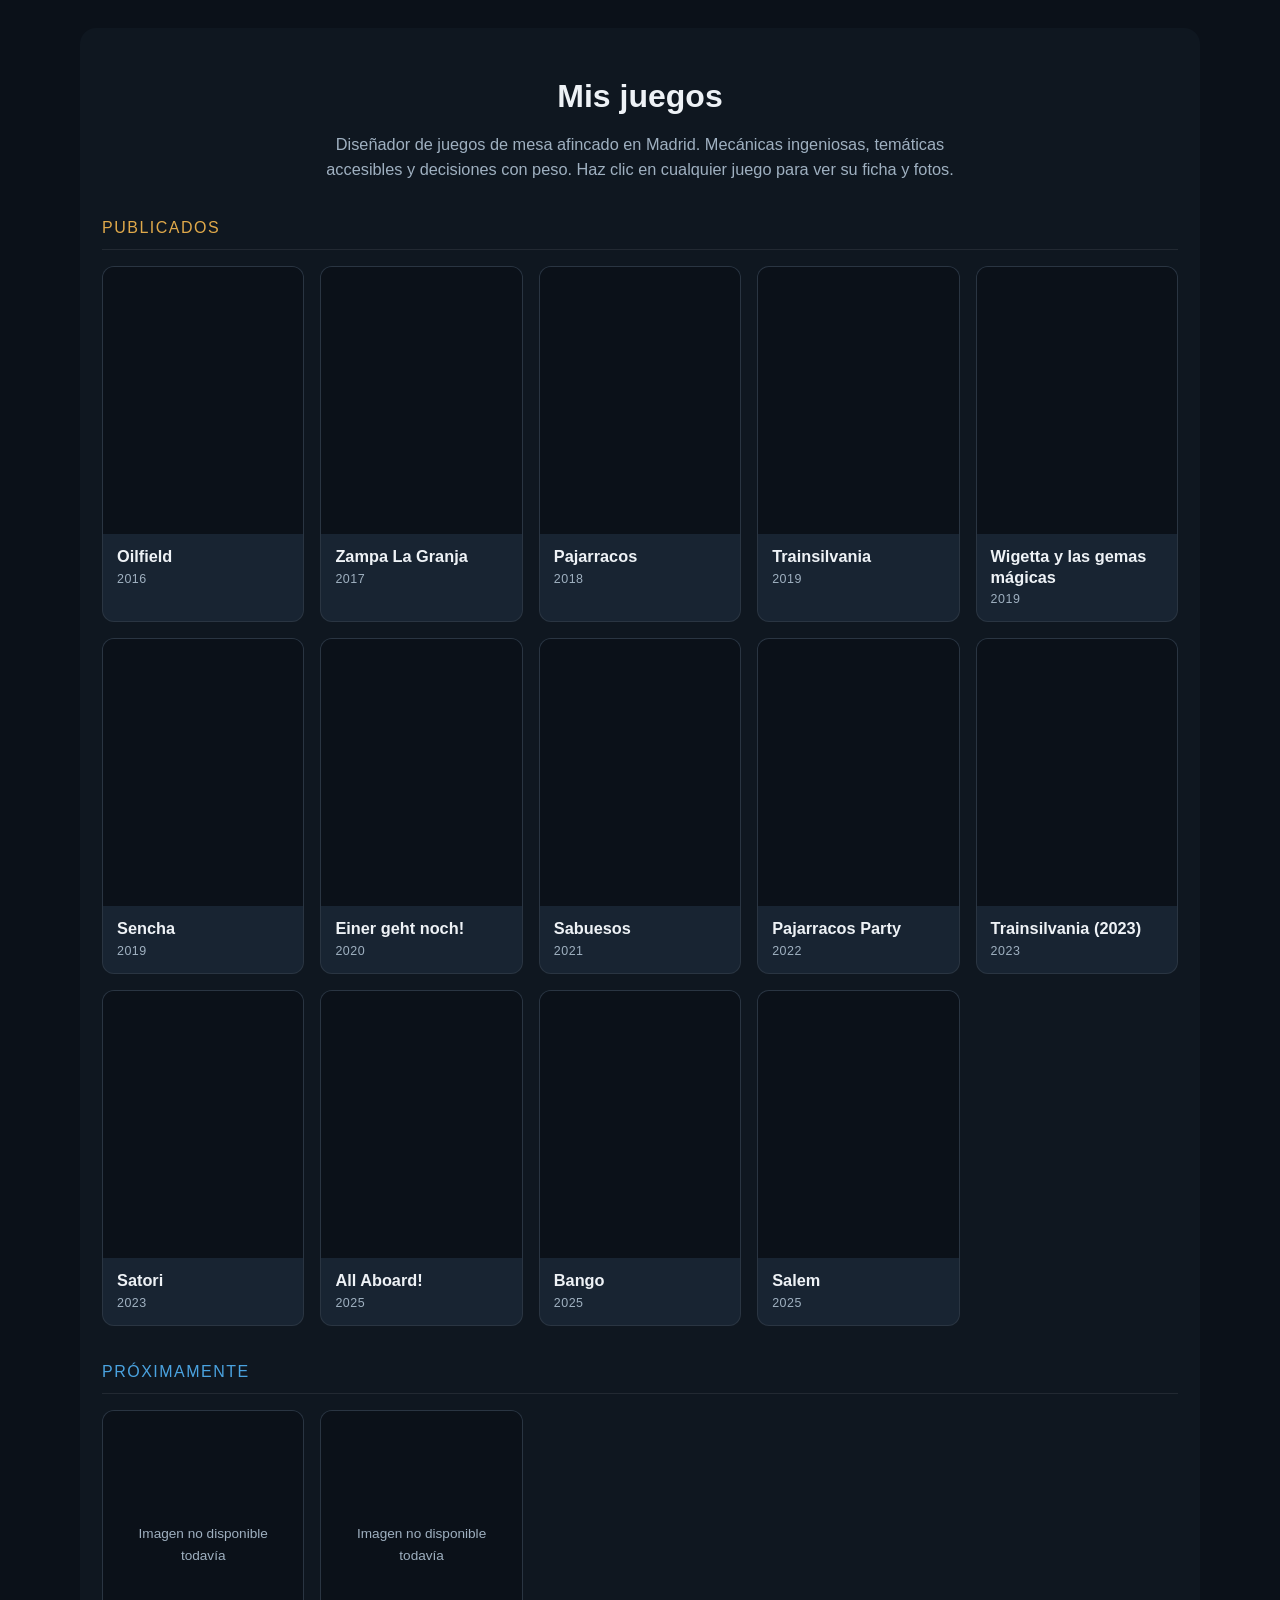
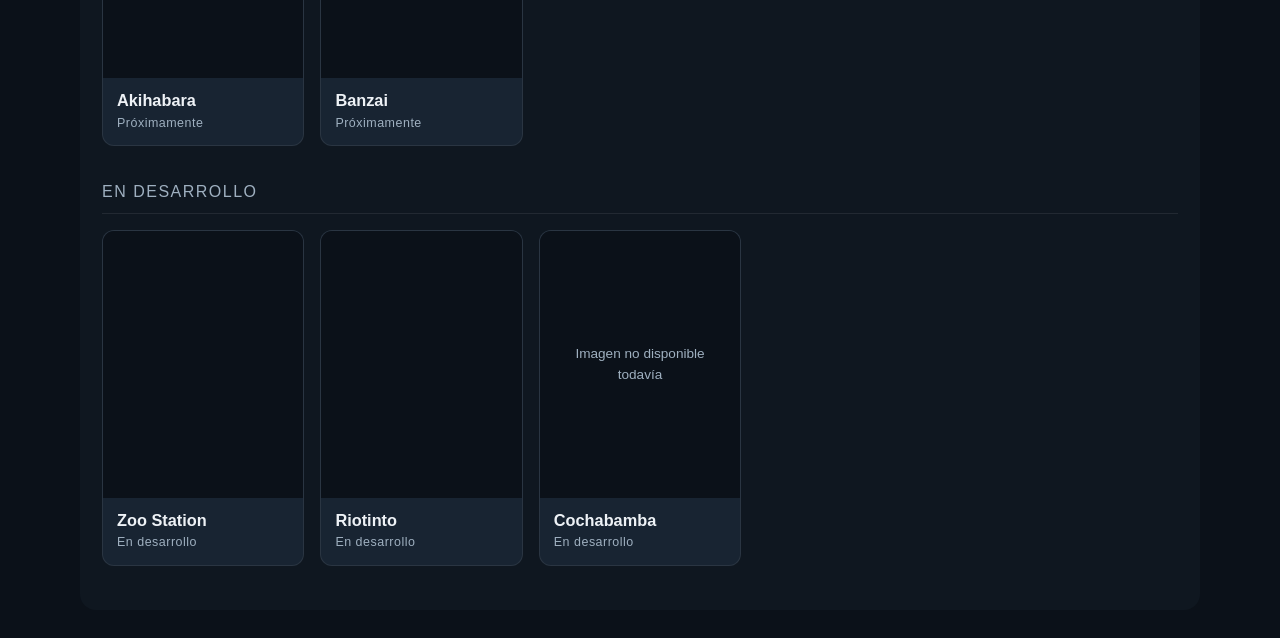
==== index.html @ 835168d4 "Add files via upload" ====
<!DOCTYPE html>
<html lang="es">
<head>
<meta charset="utf-8">
<meta name="viewport" content="width=device-width, initial-scale=1">
<title>Paco Yanez — Juegos de mesa</title>
<meta name="description" content="Juegos de mesa diseñados por Paco Yanez: fichas, datos y fotos.">
<style>
  html,body{margin:0;padding:0;background:#0b1119;}
  body{padding:28px 12px;}
</style>
</head>
<body>
<div id="py-juegos">
  <style>
    #py-juegos{
      --bg:#0f1720;--card:#182432;--card2:#1f2e3f;--acc:#e0a94a;--acc2:#4aa3e0;
      --tx:#eef2f6;--mut:#9fb0c0;--line:rgba(255,255,255,.08);
      font-family:-apple-system,BlinkMacSystemFont,"Segoe UI",Roboto,Helvetica,Arial,sans-serif;
      color:var(--tx);background:var(--bg);max-width:1120px;margin:0 auto;
      padding:44px 22px;border-radius:16px;box-sizing:border-box;line-height:1.55;
    }
    #py-juegos *{box-sizing:border-box;}
    #py-juegos h2{font-size:2rem;margin:0 0 10px;text-align:center;}
    #py-juegos .py-bio{max-width:680px;margin:0 auto 8px;color:var(--mut);text-align:center;font-size:1.02rem;}
    #py-juegos .py-groupt{font-size:1rem;text-transform:uppercase;letter-spacing:1.5px;color:var(--acc);
      margin:34px 0 16px;padding-bottom:8px;border-bottom:1px solid var(--line);}
    #py-juegos .py-groupt.soon{color:var(--acc2);}
    #py-juegos .py-groupt.wip{color:var(--mut);}
    #py-juegos .py-grid{display:grid;gap:16px;grid-template-columns:repeat(auto-fill,minmax(180px,1fr));}
    #py-juegos .py-card{background:var(--card);border:1px solid var(--line);border-radius:12px;
      overflow:hidden;cursor:pointer;transition:transform .18s ease,border-color .18s ease;display:flex;flex-direction:column;}
    #py-juegos .py-card:hover{transform:translateY(-4px);border-color:var(--acc);}
    #py-juegos .py-thumb{aspect-ratio:3/4;background:#0b1119 center/cover no-repeat;position:relative;}
    #py-juegos .py-noimg{width:100%;height:100%;display:flex;align-items:center;justify-content:center;
      color:var(--mut);font-size:.85rem;text-align:center;padding:12px;}
    #py-juegos .py-cbody{padding:12px 14px;}
    #py-juegos .py-cname{font-weight:600;font-size:1.02rem;line-height:1.25;}
    #py-juegos .py-cyear{font-size:.78rem;color:var(--mut);margin-top:3px;letter-spacing:.5px;}
    #py-juegos .py-detail{display:none;}
    #py-juegos .py-back{display:inline-flex;align-items:center;gap:6px;background:none;border:1px solid var(--line);
      color:var(--tx);padding:8px 14px;border-radius:8px;cursor:pointer;font-size:.9rem;margin-bottom:22px;}
    #py-juegos .py-back:hover{border-color:var(--acc);color:var(--acc);}
    #py-juegos .py-dhead{display:flex;gap:24px;flex-wrap:wrap;align-items:flex-start;}
    #py-juegos .py-dcover{width:220px;max-width:40vw;border-radius:12px;flex:0 0 auto;background:#0b1119;}
    #py-juegos .py-dinfo{flex:1 1 280px;min-width:260px;}
    #py-juegos .py-dinfo h3{font-size:1.6rem;margin:0 0 6px;}
    #py-juegos .py-dyear{color:var(--acc);font-size:.9rem;letter-spacing:1px;text-transform:uppercase;margin-bottom:16px;}
    #py-juegos .py-stats{display:flex;flex-wrap:wrap;gap:10px;margin-bottom:18px;}
    #py-juegos .py-stat{background:var(--card2);border-radius:10px;padding:8px 14px;min-width:82px;}
    #py-juegos .py-stat .k{font-size:.68rem;color:var(--mut);text-transform:uppercase;letter-spacing:1px;}
    #py-juegos .py-stat .v{font-size:1.1rem;font-weight:600;}
    #py-juegos .py-ddesc{color:#d6dee7;font-size:1rem;}
    #py-juegos .py-bgg{display:inline-block;margin-top:14px;color:var(--acc2);text-decoration:none;font-size:.9rem;}
    #py-juegos .py-bgg:hover{text-decoration:underline;}
    #py-juegos .py-gallt{margin:30px 0 14px;font-size:.95rem;text-transform:uppercase;letter-spacing:1.5px;color:var(--mut);}
    #py-juegos .py-gall{display:grid;gap:12px;grid-template-columns:repeat(auto-fill,minmax(150px,1fr));}
    #py-juegos .py-gall img{width:100%;height:150px;object-fit:cover;border-radius:10px;cursor:zoom-in;background:#0b1119;
      border:1px solid var(--line);transition:transform .15s ease;}
    #py-juegos .py-gall img:hover{transform:scale(1.03);border-color:var(--acc);}
    #py-juegos .py-nogall{color:var(--mut);font-size:.92rem;}
    #py-lb{position:fixed;inset:0;background:rgba(0,0,0,.9);display:none;align-items:center;justify-content:center;
      z-index:99999;cursor:zoom-out;padding:24px;}
    #py-lb img{max-width:95%;max-height:92%;border-radius:8px;}
    #py-lb .x{position:absolute;top:18px;right:26px;color:#fff;font-size:2rem;cursor:pointer;line-height:1;}
    @media(max-width:520px){#py-juegos{padding:30px 14px;}#py-juegos h2{font-size:1.6rem;}#py-juegos .py-dcover{width:150px;}}
  </style>

  <div class="py-view" id="py-list">
    <h2>Mis juegos</h2>
    <p class="py-bio">Diseñador de juegos de mesa afincado en Madrid. Mecánicas ingeniosas, temáticas accesibles y decisiones con peso. Haz clic en cualquier juego para ver su ficha y fotos.</p>
    <div id="py-groups"></div>
  </div>

  <div class="py-view py-detail" id="py-detail"></div>

  <div id="py-lb"><span class="x">&times;</span><img alt=""></div>

  <script>
  (function(){
    var COVER=function(t){if(!t)return null;var s=t.split('~');return 'https://cf.geekdo-images.com/'+s[0]+'__itemrep/img/'+s[1]+'=/fit-in/246x300/filters:strip_icc()/'+s[2];};
    var PHOTO=function(t){if(!t)return null;var s=t.split('~');return 'https://cf.geekdo-images.com/'+s[0]+'__large/img/'+s[1]+'=/fit-in/1024x1024/filters:no_upscale():strip_icc()/'+s[2];};
    var G=[
      {i:"131241",n:"Oilfield",y:"2016",cat:"pub",pl:"2-5",t:"60 min",ag:"12+",d:"Puja por licencias, construye torres de perforación, extrae petróleo, abastece el mercado y exporta tu producción.",c:"XPVCPdPR0DQdZWmrGZVh1g~GPnqu2J-_H9-Xyj9tfXpyh4BRfI~pic3008216.jpg",p:["XPVCPdPR0DQdZWmrGZVh1g~hjD6-EV_d6AOMbMFFZlXoJFvzdw~pic3008216.jpg","lsc0kwQ74fK9mKfaNewepw~vwHdxjKC6tHvGZtaeIHUT72V76g~pic3008217.jpg","hMp9At4ockpsYYcMUNKsoA~hYq7JuCoDTUXGUsD4ZyiFpzuxH4~pic2686153.png","UotBFroGXLmP7KMDshreEg~A-nJh4Ljrrh1WbJoVfD2ke_mrB4~pic3117009.png","6CVifVDezJSjQfbYWrqhOg~IP25cD4lD0Mxv-f4NPbIxQlk9F0~pic3116216.png"]},
      {i:"203002",n:"Zampa La Granja",y:"2017",cat:"pub",pl:"2-5",t:"10-20 min",ag:"5+",d:"Compite por ser el mejor granjero: consigue el mayor número y variedad de animales y, sobre todo, aliméntalos bien. La comida está repartida por las granjas.",c:"Hpe8Z9x9cg5U5v9qB6fhBg~uCdI0GsMGdbqYJbA2ltUpLM43CE~pic3674980.png",p:["Hpe8Z9x9cg5U5v9qB6fhBg~wXRle8agg0xTavl9evE_Ta7Eo6A~pic3674980.png","JOY76ywSr-QjS1BEpIyLzg~dYSMNK1Loz-lb91aiuNrhg33sig~pic3496372.jpg","8IhMg9e6Qd2xFuo7w-ZFqg~N_gSBgd9GV4phvuxeCXHoDK3S6c~pic3169424.png","WgORACRXO7qRyXXx9ElKKQ~l-omyGicI-v1VcVm8huaqk_ihC0~pic3138827.jpg","uXK2L_JCOUZvzlSW6kz05Q~aOXjuNhpIqbSHopAkR-a0v8Atj8~pic3674942.jpg"]},
      {i:"228101",n:"Pajarracos",y:"2018",cat:"pub",pl:"3-8",t:"5-10 min",ag:"6+",d:"Juego rápido en el que los granjeros compiten por recoger las frutas más deliciosas al final de la partida... si los pajarracos no se cruzan en tu camino.",c:"8Ep47pUPHnigp7_GZjTT1g~alqhXezV8nhtLR7I1zsZ2_uR9YQ~pic3947953.jpg",p:["aPMSLaXqHzsbb-6hwcwQ7w~_amkfsdtPu_LwqeBOIry44mOaZo~pic6232270.jpg","WWvqOhzKzkOdk_kFfxzdIw~Eou3yhLHNj3q7iP406aOllbBZdw~pic9062342.jpg","vSNiSvCK83gud9O8m_KEpw~_EA-sduaFcvLuwCue90qCGbszKs~pic9062341.jpg","jtaoQxynD7gO3XV8xea2Yg~n2-zEIbJD_mDA58bJd7VUnjaz2g~pic6232269.jpg","8Ep47pUPHnigp7_GZjTT1g~WzRHYH5G2Y7uJhwx5Uytw98V8jU~pic3947953.jpg"]},
      {i:"256621",n:"Trainsilvania",y:"2019",cat:"pub",pl:"2-4",t:"15 min",ag:"6+",d:"Termina un largo día de rodaje en los estudios de Monsterwood y toca volver a casa. Subir al tren a tiempo no será tarea fácil.",c:"GOXCGXl8mwDBorAmrasNAA~WIeEXhN5p-hv_EhUQ51HgrEp6fQ~pic4266169.jpg",p:["GOXCGXl8mwDBorAmrasNAA~wsOkxi7R1fCVopVqGRDeAzPIKbk~pic4266169.jpg","uvho8Ka84iDmth09kcHekQ~3bSPfwxKkPFBjk6Ddv4OlWoGxR4~pic4265951.jpg","VF3mOuW_mU1mTC67fO2Dpg~udEeRwRkCRC6Xycy04NV_iCgfKo~pic4267190.jpg","4rdhHpCJpr75vYev6ykkQA~we0VG4Ve05DBrZD-Q8pKgCKYKfw~pic4266152.jpg","YPWiSQ5buMTRqhfY0Z8Nvg~ejWfJ7USdYzhnP310UHoewGzb4k~pic4266123.jpg"]},
      {i:"293777",n:"Wigetta y las gemas mágicas",y:"2019",cat:"pub",pl:"2-5",t:"5-10 min",ag:"6+",d:"Willyrex, Vegetta777 y sus amigos despiertan en una cueva misteriosa llena de peligros. Con la ayuda de los Goblins intentarán salir.",c:"Pi88PL4EtJJPFUDY7d0SmQ~vPp9HhC1QLWqGt4en-tr0-b1CMw~pic5133158.jpg",p:["vQ5n-NLcf0tqW7CI6Zbk8w~QMQcufQO0TOcAilVLxOoMRbG25s~pic5166291.png","vjMKa-Pd-RsM5Pc-3iHBtA~PyJpe4A5UsIN_cMp1WbLX9CIvYA~pic5166290.png","MMPuTo7mA6mZsNXqWrFLYQ~y4dv8wsZmSbXrhFeNVkiyvhoTcU~pic5166289.png","Pi88PL4EtJJPFUDY7d0SmQ~l1ddona-r_Q4_0RehDOHxPjrT_g~pic5133158.jpg"]},
      {i:"277109",n:"Sencha",y:"2019",cat:"pub",pl:"2-4",t:"45 min",ag:"8+",d:"Sencha es el té verde más popular de Japón. Los jugadores representan monasterios que compiten por cosechar el mejor té en el Japón de los shogunes.",c:"dSiu8QP2NSl1DOZkCSdwcg~tAmtzpAogbHGt_Z7l7ui3Qkp790~pic5104109.png",p:["dh9GOOiBiHhdbyjVk7j8-g~WlebuSx1Y6HYJquoRFMvR1KVRUk~pic4993596.jpg","acgopH5QqRsss06PY7mkXQ~FuzjtYWA51LKGv_xAuj2gILeDqo~pic6082087.jpg","rREbL7xr3OdIe1z2RFfvrQ~vGsFcuOlELKPnz2HmCIblNsRc_A~pic5060524.jpg","O3ef4ouajyAQOi9XATcBew~OX9jSkpDj0opF6sgoGgESaSiIPI~pic5034815.jpg","P8wP5LR_rKsSwebhE4rseg~zf6eAxSWYXTkPzJgg05rbNIxe5I~pic5208500.jpg"]},
      {i:"298147",n:"Einer geht noch!",y:"2020",cat:"pub",pl:"2-5",t:"20 min",ag:"8+",d:"¡A punto de volcar! En alta mar, el destino de los animales pende de un hilo.",c:"Vv0vupTagTD8NJdrqPNgUw~PPQjKzeVRcTtj2W3vK4mgD6DORY~pic5158691.jpg",p:["WsQBryEZ24CyM2vLO9WJ9A~XLqjHxM0HyUFjg_nxncIQ7jlhP8~pic5159366.jpg","2CQaeDp9p1cXgg3RDHExxA~RHhLY9VWB9kGICEdAhJvHMuoRsY~pic5158694.jpg","tFimX3Xf0I8yr5CvEuQi1A~uk1I6V0-O2ZfsAo4uZC13EsvD2k~pic5158692.jpg","Vv0vupTagTD8NJdrqPNgUw~vSRqezRAHlAoRMlEIi4_DC6uVxs~pic5158691.jpg"]},
      {i:"239031",n:"Sabuesos",y:"2021",cat:"pub",pl:"2-5",t:"15-20 min",ag:"6+",d:"Envía a tus traviesos perros al jardín a por huesos... ¡y evita la basura!",c:"OUw7wpJWBOyjjU6poCulIw~NSAUXoyANs02yjn3mmBqsM8bC5M~pic5879429.jpg",p:["Q6kV_QGxoMKvGqIukw7whw~kG0dSG_zFOsmmZv3Rxc4Rm1rUn0~pic6053326.jpg","INr7xoDyeXWUQfOcfuObSQ~LzzSiD1719DnE1itN2-sImm5Bao~pic6053325.jpg","sJUkVwRWEg684Xvvmyc_CQ~EBFLJ77aVI1yOtet3Fy_aF7mGhM~pic6053324.jpg","jwsBWLuYqylN5YvfrCQfaw~fW0Q7chUtg8Tgn7IrKY6C4KrzcA~pic6053323.jpg","wWaWECuOwDdw2VvG3Za3Jw~rbnv0GBOD-A8aM3QVkbzDSpfLMo~pic6053322.jpg"]},
      {i:"355205",n:"Pajarracos Party",y:"2022",cat:"pub",pl:"2-8",t:"5-10 min",ag:"6+",d:"Consigue más fruta que tus rivales en esta versión fiestera de Pajarracos.",c:"wvv3lMc79M8wXUDBkyp6cA~uV1DfOG6_DocasCwsFw9KqtGPAg~pic7281390.jpg",p:["WI8JQqp7p1QCucB9CAd3Sw~PrBzsJxWCcZt1zpCMOrdu37CgcI~pic7105970.jpg","Q49uXsnLeb2e7OogyiRrEw~sdexgwLXjHVjbe_qaUnP4aPZuPs~pic7105969.jpg","GyP5R4Ked3aF_QP1AU0tNw~vR-sJDmkJ0QXRYoShkWZ4Sm8oAw~pic7105967.jpg","nc9EPkrUiEBNyE6jLJSWlA~BdPbviY6jQzFDz1dhPYwtckHiD4~pic7105966.jpg","H9Hl_qexyn2X9F93l8KBmw~4TNc2olqi-FfEuaMcn8ILec28mM~pic7105965.jpg"]},
      {i:"378958",n:"Trainsilvania (2023)",y:"2023",cat:"pub",pl:"2-4",t:"12-25 min",ag:"6+",d:"Juega cartas para mover el tren y súbete o bájate en la estación correcta.",c:"v9rYBYxYmil_oADoqCjpaw~1ATvpfuK8YjPN_wOz-icAAqhk4k~pic7332876.jpg",p:["bR0om2bvYLgqG0MiNWHwIQ~rsw3SUspjdzcOokI19d44bbGFJQ~pic7332878.jpg","fAOXOANxVfeyce2y-FCjXw~4cW6UHdhWPSH6OjvbvQrqIIwKJw~pic7332877.jpg","v9rYBYxYmil_oADoqCjpaw~GD3f4U9A4BDNQYQucN-mK9mNdaE~pic7332876.jpg","XYqvIOAOwnX10EJp2PWu-A~7KCV9J9rbfixLsFZz_ONCbveXSE~pic5732131.jpg"]},
      {i:"368352",n:"Satori",y:"2023",cat:"pub",pl:"1-4",t:"25-100 min",ag:"14+",d:"Avanza por el camino espiritual y alcanza la iluminación.",c:"NQcETSO7FzG1nXj5vmZjgg~5Mi8doXIezEjpUQdB93qMcmnNPU~pic7539533.jpg",p:["glSEtKNeiH5PppDuv_waag~QKlMDC_1vPMiNuGJu4GX1QJH9Oo~pic7539574.png","SysCCArtXKw0xo8MRXCRnw~KUomDbCUMys8ibR_KXx9oYnk7ZY~pic7539573.png","4RL47InrAZ_K_LbWEeRaiw~CzxOgP2_evYcsO9NzbH94ZsRZNw~pic7539572.png","dTGfjKStfxitt3zPGKBYsA~U6pRd4U1UmJRVjL7cbVs7Zws-Ew~pic7539568.png","QWIlnGy2I9WRArkiJODUhw~SH3Mkbnskw_dekvBTpcgXSO6Z1M~pic7539571.png"]},
      {i:"402674",n:"All Aboard!",y:"2025",cat:"pub",pl:"2-5",t:"20 min",ag:"7+",d:"Salva a tantos animales como puedas subiéndolos a los barcos.",c:"ItB1ErzUJZjqcQCT6S11VQ~BNtHjdQT1_yCbTppsJwuHfHBKWk~pic7774181.jpg",p:["uBhcmWoFkNeTBRX8qZCmcw~pId-1kcV8L42S-Orn3tbp7MjYBU~pic9001551.png","aQtTgf2q-rnuzjuZrtssYw~CYCtS6Wp4RUHgGhXE8PG0vpfcIc~pic8894216.jpg","oCVd4f7BxrK19-ZVzcEADA~AXtwLtOcGyMv5kNlmI10slktv7k~pic8894214.jpg","ANe2TtL6AlXYD5r2JyUCQw~CSBKBoQlZOhtJfzkFPcIoNcKRIg~pic8894212.jpg","B0fzseiOVgGnoGp-Cr9tFw~PxhvFbWgYKJe9aFq5dqGAwUSHM0~pic8872953.jpg"]},
      {i:"434143",n:"Bango",y:"2025",cat:"pub",pl:"2-5",t:"15 min",ag:"8+",d:"Tienta a la suerte para completar tus secuencias en este juego de cartas fácil de aprender.",c:"95B8FnXyFT0Z1098gpPZyQ~bTzwT5OuYSUAkJyqBEud1tv8WAA~pic8648421.png",p:["1SRcQI_zWLZVOF6E5zgHwA~pzsml6OM2IjXytiAO-HYDmgtXYA~pic8648425.png","HXEWqM2xFiAXRiuAiGfjqw~KDYaXmkeVWF4orwjGm7qMtT90y8~pic8648424.png","RZGyl7MCKI9dul8nrZHJtA~9kRivq7HHDDcRMhy0OkQK61bp4A~pic8648423.png","Hjka7Etbi1fQI5Puj9iDrg~B-421MMjU0k512UqdyJ2iw0FbBM~pic8648422.png","95B8FnXyFT0Z1098gpPZyQ~IiaESc1DGnXQxqWX9204juFqtDw~pic8648421.png"]},
      {i:"455368",n:"Salem",y:"2025",cat:"pub",pl:"2-4",t:"20-30 min",ag:"10+",d:"Compite como mercader alquimista en el mercado más mágico.",c:"_7MRtkx2yDOLaeieXA-cBQ~1hxJvYPb951Xh3fQqBWcq2syaKM~pic9136990.jpg",p:["_7MRtkx2yDOLaeieXA-cBQ~khzZfGY9mbbsAgS5Byw06L4IFIk~pic9136990.jpg","bTVYS8kYNEl_tEh86ByY2w~aU5jDQFvkBgS41TlzeN-_Tu-Liw~pic9136986.jpg","WQCJ34paPtSEzGrKCaEp8g~J8jI1MLtUAq-z5GEbdnn78XO274~pic9136985.jpg","Wzr3p2xylAAyFzXrNXhN1g~SwIh8afW7qq_wuWV7hyfBbU8JOo~pic9136984.jpg"]},
      {i:"309416",n:"Akihabara",y:"Próximamente",cat:"soon",pl:"2-4",t:"15-20 min",ag:"7+",d:"Transforma la vieja Ciudad Eléctrica de Tokio en el vibrante Akihabara.",c:null,p:[]},
      {i:"428723",n:"Banzai",y:"Próximamente",cat:"soon",pl:"2-5",t:"20-30 min",ag:"8+",d:"Prepárate para desafiar a los demás clanes de la ciudad.",c:null,p:[]},
      {i:"272252",n:"Zoo Station",y:"En desarrollo",cat:"wip",pl:"2-5",t:"15-20 min",ag:"6+",d:"Cada mañana la estación se llena de viajeros nerviosos buscando su tren. Compite por subir a los pasajeros más importantes a tus trenes.",c:"V__XOLk2SmDjXYkuJi5JdQ~sEpgwmQue1RvJP3kPmU3uiXnMH4~pic4989591.jpg",p:["V__XOLk2SmDjXYkuJi5JdQ~dSjcHWrKxzzkIj9Ca3as3bj9ams~pic4989591.jpg"]},
      {i:"455107",n:"Riotinto",y:"En desarrollo",cat:"wip",pl:"2-4",t:"45-90 min",ag:"12+",d:"Excava, moldea el terreno y deja que el ferrocarril lleve tu imperio a la gloria.",c:"lRRDMCeoAmWvFUqEwMinRA~vOVZRgvPKx7ehkR1blf-7uFAyl4~pic3472676.jpg",p:[]},
      {i:"245293",n:"Cochabamba",y:"En desarrollo",cat:"wip",pl:"2-4",t:"15-20 min",ag:"7+",d:"El tiempo se agota y quedan pocos barcos para escapar. Gestiona tu grupo de animales para huir del zoo cruzando el río y ponlos a salvo.",c:null,p:[]}
    ];

    var root=document.getElementById('py-juegos');
    var listV=document.getElementById('py-list');
    var detV=document.getElementById('py-detail');
    var groups=document.getElementById('py-groups');
    var lb=document.getElementById('py-lb');
    var lbImg=lb.querySelector('img');

    function esc(s){return String(s||'').replace(/&/g,'&amp;').replace(/</g,'&lt;').replace(/>/g,'&gt;').replace(/"/g,'&quot;');}

    function cardHTML(g,idx){
      var cov=COVER(g.c);
      var thumb=cov?'<div class="py-thumb" style="background-image:url(\''+cov+'\')"></div>'
                   :'<div class="py-thumb"><div class="py-noimg">Imagen no disponible todavía</div></div>';
      return '<div class="py-card" data-idx="'+idx+'">'+thumb+
        '<div class="py-cbody"><div class="py-cname">'+esc(g.n)+'</div><div class="py-cyear">'+esc(g.y)+'</div></div></div>';
    }

    function renderList(){
      var cats=[['pub','Publicados','py-groupt'],['soon','Próximamente','py-groupt soon'],['wip','En desarrollo','py-groupt wip']];
      var html='';
      cats.forEach(function(c){
        var items=G.map(function(g,i){return {g:g,i:i};}).filter(function(o){return o.g.cat===c[0];});
        if(!items.length)return;
        html+='<div class="'+c[2]+'">'+c[1]+'</div><div class="py-grid">';
        items.forEach(function(o){html+=cardHTML(o.g,o.i);});
        html+='</div>';
      });
      groups.innerHTML=html;
      groups.querySelectorAll('.py-card').forEach(function(el){
        el.addEventListener('click',function(){showDetail(+el.getAttribute('data-idx'));});
      });
    }

    function showDetail(idx){
      var g=G[idx];var cov=COVER(g.c);
      var stats='<div class="py-stats">'+
        '<div class="py-stat"><div class="k">Jugadores</div><div class="v">'+esc(g.pl)+'</div></div>'+
        '<div class="py-stat"><div class="k">Duración</div><div class="v">'+esc(g.t)+'</div></div>'+
        '<div class="py-stat"><div class="k">Edad</div><div class="v">'+esc(g.ag)+'</div></div>'+
        (g.cat==='pub'?'<div class="py-stat"><div class="k">Año</div><div class="v">'+esc(g.y)+'</div></div>':'')+
        '</div>';
      var coverHTML=cov?'<img class="py-dcover" src="'+cov+'" alt="'+esc(g.n)+'">':'<div class="py-dcover" style="width:220px;height:280px;display:flex;align-items:center;justify-content:center;color:var(--mut);font-size:.85rem;text-align:center;padding:14px;">Imagen no disponible todavía</div>';
      var gall='';
      if(g.p&&g.p.length){
        gall='<div class="py-gallt">Fotos</div><div class="py-gall">'+
          g.p.map(function(t){var u=PHOTO(t);return '<img loading="lazy" src="'+u+'" data-full="'+u+'" alt="'+esc(g.n)+'">';}).join('')+'</div>';
      }else{
        gall='<div class="py-gallt">Fotos</div><p class="py-nogall">Aún no hay fotos disponibles en BGG para este juego.</p>';
      }
      detV.innerHTML='<button class="py-back">&larr; Volver a todos los juegos</button>'+
        '<div class="py-dhead">'+coverHTML+
        '<div class="py-dinfo"><h3>'+esc(g.n)+'</h3><div class="py-dyear">'+esc(g.y)+'</div>'+stats+
        '<p class="py-ddesc">'+esc(g.d)+'</p>'+
        '<a class="py-bgg" href="https://boardgamegeek.com/boardgame/'+g.i+'" target="_blank" rel="noopener">Ver ficha completa en BoardGameGeek &rarr;</a>'+
        '</div></div>'+gall;
      detV.querySelector('.py-back').addEventListener('click',showList);
      detV.querySelectorAll('.py-gall img').forEach(function(im){
        im.addEventListener('click',function(){lbImg.src=im.getAttribute('data-full');lb.style.display='flex';});
      });
      listV.style.display='none';detV.style.display='block';
      root.scrollIntoView({behavior:'smooth',block:'start'});
    }

    function showList(){detV.style.display='none';listV.style.display='block';}

    lb.addEventListener('click',function(){lb.style.display='none';lbImg.src='';});

    renderList();
  })();
  </script>
</div>
</body>
</html>
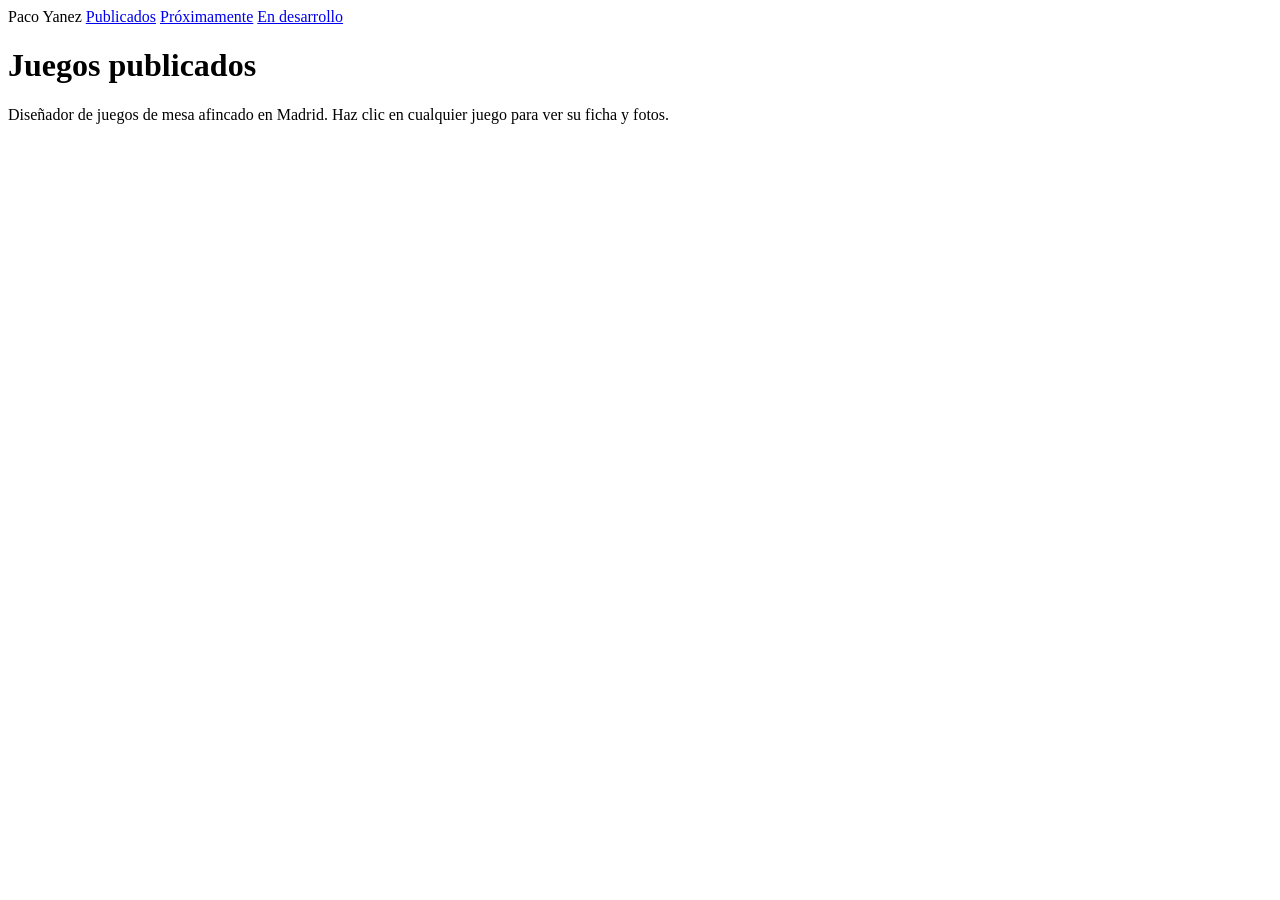
==== commit ef978bc7: "Add files via upload" ====
--- a/index.html
+++ b/index.html
@@ -3,175 +3,24 @@
 <head>
 <meta charset="utf-8">
 <meta name="viewport" content="width=device-width, initial-scale=1">
-<title>Paco Yanez — Juegos de mesa</title>
-<meta name="description" content="Juegos de mesa diseñados por Paco Yanez: fichas, datos y fotos.">
-<style>
-  html,body{margin:0;padding:0;background:#0b1119;}
-  body{padding:28px 12px;}
-</style>
+<title>Paco Yanez — Juegos publicados</title>
+<meta name="description" content="Juegos de mesa publicados diseñados por Paco Yanez.">
+<link rel="stylesheet" href="assets/styles.css">
 </head>
 <body>
-<div id="py-juegos">
-  <style>
-    #py-juegos{
-      --bg:#0f1720;--card:#182432;--card2:#1f2e3f;--acc:#e0a94a;--acc2:#4aa3e0;
-      --tx:#eef2f6;--mut:#9fb0c0;--line:rgba(255,255,255,.08);
-      font-family:-apple-system,BlinkMacSystemFont,"Segoe UI",Roboto,Helvetica,Arial,sans-serif;
-      color:var(--tx);background:var(--bg);max-width:1120px;margin:0 auto;
-      padding:44px 22px;border-radius:16px;box-sizing:border-box;line-height:1.55;
-    }
-    #py-juegos *{box-sizing:border-box;}
-    #py-juegos h2{font-size:2rem;margin:0 0 10px;text-align:center;}
-    #py-juegos .py-bio{max-width:680px;margin:0 auto 8px;color:var(--mut);text-align:center;font-size:1.02rem;}
-    #py-juegos .py-groupt{font-size:1rem;text-transform:uppercase;letter-spacing:1.5px;color:var(--acc);
-      margin:34px 0 16px;padding-bottom:8px;border-bottom:1px solid var(--line);}
-    #py-juegos .py-groupt.soon{color:var(--acc2);}
-    #py-juegos .py-groupt.wip{color:var(--mut);}
-    #py-juegos .py-grid{display:grid;gap:16px;grid-template-columns:repeat(auto-fill,minmax(180px,1fr));}
-    #py-juegos .py-card{background:var(--card);border:1px solid var(--line);border-radius:12px;
-      overflow:hidden;cursor:pointer;transition:transform .18s ease,border-color .18s ease;display:flex;flex-direction:column;}
-    #py-juegos .py-card:hover{transform:translateY(-4px);border-color:var(--acc);}
-    #py-juegos .py-thumb{aspect-ratio:3/4;background:#0b1119 center/cover no-repeat;position:relative;}
-    #py-juegos .py-noimg{width:100%;height:100%;display:flex;align-items:center;justify-content:center;
-      color:var(--mut);font-size:.85rem;text-align:center;padding:12px;}
-    #py-juegos .py-cbody{padding:12px 14px;}
-    #py-juegos .py-cname{font-weight:600;font-size:1.02rem;line-height:1.25;}
-    #py-juegos .py-cyear{font-size:.78rem;color:var(--mut);margin-top:3px;letter-spacing:.5px;}
-    #py-juegos .py-detail{display:none;}
-    #py-juegos .py-back{display:inline-flex;align-items:center;gap:6px;background:none;border:1px solid var(--line);
-      color:var(--tx);padding:8px 14px;border-radius:8px;cursor:pointer;font-size:.9rem;margin-bottom:22px;}
-    #py-juegos .py-back:hover{border-color:var(--acc);color:var(--acc);}
-    #py-juegos .py-dhead{display:flex;gap:24px;flex-wrap:wrap;align-items:flex-start;}
-    #py-juegos .py-dcover{width:220px;max-width:40vw;border-radius:12px;flex:0 0 auto;background:#0b1119;}
-    #py-juegos .py-dinfo{flex:1 1 280px;min-width:260px;}
-    #py-juegos .py-dinfo h3{font-size:1.6rem;margin:0 0 6px;}
-    #py-juegos .py-dyear{color:var(--acc);font-size:.9rem;letter-spacing:1px;text-transform:uppercase;margin-bottom:16px;}
-    #py-juegos .py-stats{display:flex;flex-wrap:wrap;gap:10px;margin-bottom:18px;}
-    #py-juegos .py-stat{background:var(--card2);border-radius:10px;padding:8px 14px;min-width:82px;}
-    #py-juegos .py-stat .k{font-size:.68rem;color:var(--mut);text-transform:uppercase;letter-spacing:1px;}
-    #py-juegos .py-stat .v{font-size:1.1rem;font-weight:600;}
-    #py-juegos .py-ddesc{color:#d6dee7;font-size:1rem;}
-    #py-juegos .py-bgg{display:inline-block;margin-top:14px;color:var(--acc2);text-decoration:none;font-size:.9rem;}
-    #py-juegos .py-bgg:hover{text-decoration:underline;}
-    #py-juegos .py-gallt{margin:30px 0 14px;font-size:.95rem;text-transform:uppercase;letter-spacing:1.5px;color:var(--mut);}
-    #py-juegos .py-gall{display:grid;gap:12px;grid-template-columns:repeat(auto-fill,minmax(150px,1fr));}
-    #py-juegos .py-gall img{width:100%;height:150px;object-fit:cover;border-radius:10px;cursor:zoom-in;background:#0b1119;
-      border:1px solid var(--line);transition:transform .15s ease;}
-    #py-juegos .py-gall img:hover{transform:scale(1.03);border-color:var(--acc);}
-    #py-juegos .py-nogall{color:var(--mut);font-size:.92rem;}
-    #py-lb{position:fixed;inset:0;background:rgba(0,0,0,.9);display:none;align-items:center;justify-content:center;
-      z-index:99999;cursor:zoom-out;padding:24px;}
-    #py-lb img{max-width:95%;max-height:92%;border-radius:8px;}
-    #py-lb .x{position:absolute;top:18px;right:26px;color:#fff;font-size:2rem;cursor:pointer;line-height:1;}
-    @media(max-width:520px){#py-juegos{padding:30px 14px;}#py-juegos h2{font-size:1.6rem;}#py-juegos .py-dcover{width:150px;}}
-  </style>
-
-  <div class="py-view" id="py-list">
-    <h2>Mis juegos</h2>
-    <p class="py-bio">Diseñador de juegos de mesa afincado en Madrid. Mecánicas ingeniosas, temáticas accesibles y decisiones con peso. Haz clic en cualquier juego para ver su ficha y fotos.</p>
-    <div id="py-groups"></div>
-  </div>
-
-  <div class="py-view py-detail" id="py-detail"></div>
-
-  <div id="py-lb"><span class="x">&times;</span><img alt=""></div>
-
-  <script>
-  (function(){
-    var COVER=function(t){if(!t)return null;var s=t.split('~');return 'https://cf.geekdo-images.com/'+s[0]+'__itemrep/img/'+s[1]+'=/fit-in/246x300/filters:strip_icc()/'+s[2];};
-    var PHOTO=function(t){if(!t)return null;var s=t.split('~');return 'https://cf.geekdo-images.com/'+s[0]+'__large/img/'+s[1]+'=/fit-in/1024x1024/filters:no_upscale():strip_icc()/'+s[2];};
-    var G=[
-      {i:"131241",n:"Oilfield",y:"2016",cat:"pub",pl:"2-5",t:"60 min",ag:"12+",d:"Puja por licencias, construye torres de perforación, extrae petróleo, abastece el mercado y exporta tu producción.",c:"XPVCPdPR0DQdZWmrGZVh1g~GPnqu2J-_H9-Xyj9tfXpyh4BRfI~pic3008216.jpg",p:["XPVCPdPR0DQdZWmrGZVh1g~hjD6-EV_d6AOMbMFFZlXoJFvzdw~pic3008216.jpg","lsc0kwQ74fK9mKfaNewepw~vwHdxjKC6tHvGZtaeIHUT72V76g~pic3008217.jpg","hMp9At4ockpsYYcMUNKsoA~hYq7JuCoDTUXGUsD4ZyiFpzuxH4~pic2686153.png","UotBFroGXLmP7KMDshreEg~A-nJh4Ljrrh1WbJoVfD2ke_mrB4~pic3117009.png","6CVifVDezJSjQfbYWrqhOg~IP25cD4lD0Mxv-f4NPbIxQlk9F0~pic3116216.png"]},
-      {i:"203002",n:"Zampa La Granja",y:"2017",cat:"pub",pl:"2-5",t:"10-20 min",ag:"5+",d:"Compite por ser el mejor granjero: consigue el mayor número y variedad de animales y, sobre todo, aliméntalos bien. La comida está repartida por las granjas.",c:"Hpe8Z9x9cg5U5v9qB6fhBg~uCdI0GsMGdbqYJbA2ltUpLM43CE~pic3674980.png",p:["Hpe8Z9x9cg5U5v9qB6fhBg~wXRle8agg0xTavl9evE_Ta7Eo6A~pic3674980.png","JOY76ywSr-QjS1BEpIyLzg~dYSMNK1Loz-lb91aiuNrhg33sig~pic3496372.jpg","8IhMg9e6Qd2xFuo7w-ZFqg~N_gSBgd9GV4phvuxeCXHoDK3S6c~pic3169424.png","WgORACRXO7qRyXXx9ElKKQ~l-omyGicI-v1VcVm8huaqk_ihC0~pic3138827.jpg","uXK2L_JCOUZvzlSW6kz05Q~aOXjuNhpIqbSHopAkR-a0v8Atj8~pic3674942.jpg"]},
-      {i:"228101",n:"Pajarracos",y:"2018",cat:"pub",pl:"3-8",t:"5-10 min",ag:"6+",d:"Juego rápido en el que los granjeros compiten por recoger las frutas más deliciosas al final de la partida... si los pajarracos no se cruzan en tu camino.",c:"8Ep47pUPHnigp7_GZjTT1g~alqhXezV8nhtLR7I1zsZ2_uR9YQ~pic3947953.jpg",p:["aPMSLaXqHzsbb-6hwcwQ7w~_amkfsdtPu_LwqeBOIry44mOaZo~pic6232270.jpg","WWvqOhzKzkOdk_kFfxzdIw~Eou3yhLHNj3q7iP406aOllbBZdw~pic9062342.jpg","vSNiSvCK83gud9O8m_KEpw~_EA-sduaFcvLuwCue90qCGbszKs~pic9062341.jpg","jtaoQxynD7gO3XV8xea2Yg~n2-zEIbJD_mDA58bJd7VUnjaz2g~pic6232269.jpg","8Ep47pUPHnigp7_GZjTT1g~WzRHYH5G2Y7uJhwx5Uytw98V8jU~pic3947953.jpg"]},
-      {i:"256621",n:"Trainsilvania",y:"2019",cat:"pub",pl:"2-4",t:"15 min",ag:"6+",d:"Termina un largo día de rodaje en los estudios de Monsterwood y toca volver a casa. Subir al tren a tiempo no será tarea fácil.",c:"GOXCGXl8mwDBorAmrasNAA~WIeEXhN5p-hv_EhUQ51HgrEp6fQ~pic4266169.jpg",p:["GOXCGXl8mwDBorAmrasNAA~wsOkxi7R1fCVopVqGRDeAzPIKbk~pic4266169.jpg","uvho8Ka84iDmth09kcHekQ~3bSPfwxKkPFBjk6Ddv4OlWoGxR4~pic4265951.jpg","VF3mOuW_mU1mTC67fO2Dpg~udEeRwRkCRC6Xycy04NV_iCgfKo~pic4267190.jpg","4rdhHpCJpr75vYev6ykkQA~we0VG4Ve05DBrZD-Q8pKgCKYKfw~pic4266152.jpg","YPWiSQ5buMTRqhfY0Z8Nvg~ejWfJ7USdYzhnP310UHoewGzb4k~pic4266123.jpg"]},
-      {i:"293777",n:"Wigetta y las gemas mágicas",y:"2019",cat:"pub",pl:"2-5",t:"5-10 min",ag:"6+",d:"Willyrex, Vegetta777 y sus amigos despiertan en una cueva misteriosa llena de peligros. Con la ayuda de los Goblins intentarán salir.",c:"Pi88PL4EtJJPFUDY7d0SmQ~vPp9HhC1QLWqGt4en-tr0-b1CMw~pic5133158.jpg",p:["vQ5n-NLcf0tqW7CI6Zbk8w~QMQcufQO0TOcAilVLxOoMRbG25s~pic5166291.png","vjMKa-Pd-RsM5Pc-3iHBtA~PyJpe4A5UsIN_cMp1WbLX9CIvYA~pic5166290.png","MMPuTo7mA6mZsNXqWrFLYQ~y4dv8wsZmSbXrhFeNVkiyvhoTcU~pic5166289.png","Pi88PL4EtJJPFUDY7d0SmQ~l1ddona-r_Q4_0RehDOHxPjrT_g~pic5133158.jpg"]},
-      {i:"277109",n:"Sencha",y:"2019",cat:"pub",pl:"2-4",t:"45 min",ag:"8+",d:"Sencha es el té verde más popular de Japón. Los jugadores representan monasterios que compiten por cosechar el mejor té en el Japón de los shogunes.",c:"dSiu8QP2NSl1DOZkCSdwcg~tAmtzpAogbHGt_Z7l7ui3Qkp790~pic5104109.png",p:["dh9GOOiBiHhdbyjVk7j8-g~WlebuSx1Y6HYJquoRFMvR1KVRUk~pic4993596.jpg","acgopH5QqRsss06PY7mkXQ~FuzjtYWA51LKGv_xAuj2gILeDqo~pic6082087.jpg","rREbL7xr3OdIe1z2RFfvrQ~vGsFcuOlELKPnz2HmCIblNsRc_A~pic5060524.jpg","O3ef4ouajyAQOi9XATcBew~OX9jSkpDj0opF6sgoGgESaSiIPI~pic5034815.jpg","P8wP5LR_rKsSwebhE4rseg~zf6eAxSWYXTkPzJgg05rbNIxe5I~pic5208500.jpg"]},
-      {i:"298147",n:"Einer geht noch!",y:"2020",cat:"pub",pl:"2-5",t:"20 min",ag:"8+",d:"¡A punto de volcar! En alta mar, el destino de los animales pende de un hilo.",c:"Vv0vupTagTD8NJdrqPNgUw~PPQjKzeVRcTtj2W3vK4mgD6DORY~pic5158691.jpg",p:["WsQBryEZ24CyM2vLO9WJ9A~XLqjHxM0HyUFjg_nxncIQ7jlhP8~pic5159366.jpg","2CQaeDp9p1cXgg3RDHExxA~RHhLY9VWB9kGICEdAhJvHMuoRsY~pic5158694.jpg","tFimX3Xf0I8yr5CvEuQi1A~uk1I6V0-O2ZfsAo4uZC13EsvD2k~pic5158692.jpg","Vv0vupTagTD8NJdrqPNgUw~vSRqezRAHlAoRMlEIi4_DC6uVxs~pic5158691.jpg"]},
-      {i:"239031",n:"Sabuesos",y:"2021",cat:"pub",pl:"2-5",t:"15-20 min",ag:"6+",d:"Envía a tus traviesos perros al jardín a por huesos... ¡y evita la basura!",c:"OUw7wpJWBOyjjU6poCulIw~NSAUXoyANs02yjn3mmBqsM8bC5M~pic5879429.jpg",p:["Q6kV_QGxoMKvGqIukw7whw~kG0dSG_zFOsmmZv3Rxc4Rm1rUn0~pic6053326.jpg","INr7xoDyeXWUQfOcfuObSQ~LzzSiD1719DnE1itN2-sImm5Bao~pic6053325.jpg","sJUkVwRWEg684Xvvmyc_CQ~EBFLJ77aVI1yOtet3Fy_aF7mGhM~pic6053324.jpg","jwsBWLuYqylN5YvfrCQfaw~fW0Q7chUtg8Tgn7IrKY6C4KrzcA~pic6053323.jpg","wWaWECuOwDdw2VvG3Za3Jw~rbnv0GBOD-A8aM3QVkbzDSpfLMo~pic6053322.jpg"]},
-      {i:"355205",n:"Pajarracos Party",y:"2022",cat:"pub",pl:"2-8",t:"5-10 min",ag:"6+",d:"Consigue más fruta que tus rivales en esta versión fiestera de Pajarracos.",c:"wvv3lMc79M8wXUDBkyp6cA~uV1DfOG6_DocasCwsFw9KqtGPAg~pic7281390.jpg",p:["WI8JQqp7p1QCucB9CAd3Sw~PrBzsJxWCcZt1zpCMOrdu37CgcI~pic7105970.jpg","Q49uXsnLeb2e7OogyiRrEw~sdexgwLXjHVjbe_qaUnP4aPZuPs~pic7105969.jpg","GyP5R4Ked3aF_QP1AU0tNw~vR-sJDmkJ0QXRYoShkWZ4Sm8oAw~pic7105967.jpg","nc9EPkrUiEBNyE6jLJSWlA~BdPbviY6jQzFDz1dhPYwtckHiD4~pic7105966.jpg","H9Hl_qexyn2X9F93l8KBmw~4TNc2olqi-FfEuaMcn8ILec28mM~pic7105965.jpg"]},
-      {i:"378958",n:"Trainsilvania (2023)",y:"2023",cat:"pub",pl:"2-4",t:"12-25 min",ag:"6+",d:"Juega cartas para mover el tren y súbete o bájate en la estación correcta.",c:"v9rYBYxYmil_oADoqCjpaw~1ATvpfuK8YjPN_wOz-icAAqhk4k~pic7332876.jpg",p:["bR0om2bvYLgqG0MiNWHwIQ~rsw3SUspjdzcOokI19d44bbGFJQ~pic7332878.jpg","fAOXOANxVfeyce2y-FCjXw~4cW6UHdhWPSH6OjvbvQrqIIwKJw~pic7332877.jpg","v9rYBYxYmil_oADoqCjpaw~GD3f4U9A4BDNQYQucN-mK9mNdaE~pic7332876.jpg","XYqvIOAOwnX10EJp2PWu-A~7KCV9J9rbfixLsFZz_ONCbveXSE~pic5732131.jpg"]},
-      {i:"368352",n:"Satori",y:"2023",cat:"pub",pl:"1-4",t:"25-100 min",ag:"14+",d:"Avanza por el camino espiritual y alcanza la iluminación.",c:"NQcETSO7FzG1nXj5vmZjgg~5Mi8doXIezEjpUQdB93qMcmnNPU~pic7539533.jpg",p:["glSEtKNeiH5PppDuv_waag~QKlMDC_1vPMiNuGJu4GX1QJH9Oo~pic7539574.png","SysCCArtXKw0xo8MRXCRnw~KUomDbCUMys8ibR_KXx9oYnk7ZY~pic7539573.png","4RL47InrAZ_K_LbWEeRaiw~CzxOgP2_evYcsO9NzbH94ZsRZNw~pic7539572.png","dTGfjKStfxitt3zPGKBYsA~U6pRd4U1UmJRVjL7cbVs7Zws-Ew~pic7539568.png","QWIlnGy2I9WRArkiJODUhw~SH3Mkbnskw_dekvBTpcgXSO6Z1M~pic7539571.png"]},
-      {i:"402674",n:"All Aboard!",y:"2025",cat:"pub",pl:"2-5",t:"20 min",ag:"7+",d:"Salva a tantos animales como puedas subiéndolos a los barcos.",c:"ItB1ErzUJZjqcQCT6S11VQ~BNtHjdQT1_yCbTppsJwuHfHBKWk~pic7774181.jpg",p:["uBhcmWoFkNeTBRX8qZCmcw~pId-1kcV8L42S-Orn3tbp7MjYBU~pic9001551.png","aQtTgf2q-rnuzjuZrtssYw~CYCtS6Wp4RUHgGhXE8PG0vpfcIc~pic8894216.jpg","oCVd4f7BxrK19-ZVzcEADA~AXtwLtOcGyMv5kNlmI10slktv7k~pic8894214.jpg","ANe2TtL6AlXYD5r2JyUCQw~CSBKBoQlZOhtJfzkFPcIoNcKRIg~pic8894212.jpg","B0fzseiOVgGnoGp-Cr9tFw~PxhvFbWgYKJe9aFq5dqGAwUSHM0~pic8872953.jpg"]},
-      {i:"434143",n:"Bango",y:"2025",cat:"pub",pl:"2-5",t:"15 min",ag:"8+",d:"Tienta a la suerte para completar tus secuencias en este juego de cartas fácil de aprender.",c:"95B8FnXyFT0Z1098gpPZyQ~bTzwT5OuYSUAkJyqBEud1tv8WAA~pic8648421.png",p:["1SRcQI_zWLZVOF6E5zgHwA~pzsml6OM2IjXytiAO-HYDmgtXYA~pic8648425.png","HXEWqM2xFiAXRiuAiGfjqw~KDYaXmkeVWF4orwjGm7qMtT90y8~pic8648424.png","RZGyl7MCKI9dul8nrZHJtA~9kRivq7HHDDcRMhy0OkQK61bp4A~pic8648423.png","Hjka7Etbi1fQI5Puj9iDrg~B-421MMjU0k512UqdyJ2iw0FbBM~pic8648422.png","95B8FnXyFT0Z1098gpPZyQ~IiaESc1DGnXQxqWX9204juFqtDw~pic8648421.png"]},
-      {i:"455368",n:"Salem",y:"2025",cat:"pub",pl:"2-4",t:"20-30 min",ag:"10+",d:"Compite como mercader alquimista en el mercado más mágico.",c:"_7MRtkx2yDOLaeieXA-cBQ~1hxJvYPb951Xh3fQqBWcq2syaKM~pic9136990.jpg",p:["_7MRtkx2yDOLaeieXA-cBQ~khzZfGY9mbbsAgS5Byw06L4IFIk~pic9136990.jpg","bTVYS8kYNEl_tEh86ByY2w~aU5jDQFvkBgS41TlzeN-_Tu-Liw~pic9136986.jpg","WQCJ34paPtSEzGrKCaEp8g~J8jI1MLtUAq-z5GEbdnn78XO274~pic9136985.jpg","Wzr3p2xylAAyFzXrNXhN1g~SwIh8afW7qq_wuWV7hyfBbU8JOo~pic9136984.jpg"]},
-      {i:"309416",n:"Akihabara",y:"Próximamente",cat:"soon",pl:"2-4",t:"15-20 min",ag:"7+",d:"Transforma la vieja Ciudad Eléctrica de Tokio en el vibrante Akihabara.",c:null,p:[]},
-      {i:"428723",n:"Banzai",y:"Próximamente",cat:"soon",pl:"2-5",t:"20-30 min",ag:"8+",d:"Prepárate para desafiar a los demás clanes de la ciudad.",c:null,p:[]},
-      {i:"272252",n:"Zoo Station",y:"En desarrollo",cat:"wip",pl:"2-5",t:"15-20 min",ag:"6+",d:"Cada mañana la estación se llena de viajeros nerviosos buscando su tren. Compite por subir a los pasajeros más importantes a tus trenes.",c:"V__XOLk2SmDjXYkuJi5JdQ~sEpgwmQue1RvJP3kPmU3uiXnMH4~pic4989591.jpg",p:["V__XOLk2SmDjXYkuJi5JdQ~dSjcHWrKxzzkIj9Ca3as3bj9ams~pic4989591.jpg"]},
-      {i:"455107",n:"Riotinto",y:"En desarrollo",cat:"wip",pl:"2-4",t:"45-90 min",ag:"12+",d:"Excava, moldea el terreno y deja que el ferrocarril lleve tu imperio a la gloria.",c:"lRRDMCeoAmWvFUqEwMinRA~vOVZRgvPKx7ehkR1blf-7uFAyl4~pic3472676.jpg",p:[]},
-      {i:"245293",n:"Cochabamba",y:"En desarrollo",cat:"wip",pl:"2-4",t:"15-20 min",ag:"7+",d:"El tiempo se agota y quedan pocos barcos para escapar. Gestiona tu grupo de animales para huir del zoo cruzando el río y ponlos a salvo.",c:null,p:[]}
-    ];
-
-    var root=document.getElementById('py-juegos');
-    var listV=document.getElementById('py-list');
-    var detV=document.getElementById('py-detail');
-    var groups=document.getElementById('py-groups');
-    var lb=document.getElementById('py-lb');
-    var lbImg=lb.querySelector('img');
-
-    function esc(s){return String(s||'').replace(/&/g,'&amp;').replace(/</g,'&lt;').replace(/>/g,'&gt;').replace(/"/g,'&quot;');}
-
-    function cardHTML(g,idx){
-      var cov=COVER(g.c);
-      var thumb=cov?'<div class="py-thumb" style="background-image:url(\''+cov+'\')"></div>'
-                   :'<div class="py-thumb"><div class="py-noimg">Imagen no disponible todavía</div></div>';
-      return '<div class="py-card" data-idx="'+idx+'">'+thumb+
-        '<div class="py-cbody"><div class="py-cname">'+esc(g.n)+'</div><div class="py-cyear">'+esc(g.y)+'</div></div></div>';
-    }
-
-    function renderList(){
-      var cats=[['pub','Publicados','py-groupt'],['soon','Próximamente','py-groupt soon'],['wip','En desarrollo','py-groupt wip']];
-      var html='';
-      cats.forEach(function(c){
-        var items=G.map(function(g,i){return {g:g,i:i};}).filter(function(o){return o.g.cat===c[0];});
-        if(!items.length)return;
-        html+='<div class="'+c[2]+'">'+c[1]+'</div><div class="py-grid">';
-        items.forEach(function(o){html+=cardHTML(o.g,o.i);});
-        html+='</div>';
-      });
-      groups.innerHTML=html;
-      groups.querySelectorAll('.py-card').forEach(function(el){
-        el.addEventListener('click',function(){showDetail(+el.getAttribute('data-idx'));});
-      });
-    }
-
-    function showDetail(idx){
-      var g=G[idx];var cov=COVER(g.c);
-      var stats='<div class="py-stats">'+
-        '<div class="py-stat"><div class="k">Jugadores</div><div class="v">'+esc(g.pl)+'</div></div>'+
-        '<div class="py-stat"><div class="k">Duración</div><div class="v">'+esc(g.t)+'</div></div>'+
-        '<div class="py-stat"><div class="k">Edad</div><div class="v">'+esc(g.ag)+'</div></div>'+
-        (g.cat==='pub'?'<div class="py-stat"><div class="k">Año</div><div class="v">'+esc(g.y)+'</div></div>':'')+
-        '</div>';
-      var coverHTML=cov?'<img class="py-dcover" src="'+cov+'" alt="'+esc(g.n)+'">':'<div class="py-dcover" style="width:220px;height:280px;display:flex;align-items:center;justify-content:center;color:var(--mut);font-size:.85rem;text-align:center;padding:14px;">Imagen no disponible todavía</div>';
-      var gall='';
-      if(g.p&&g.p.length){
-        gall='<div class="py-gallt">Fotos</div><div class="py-gall">'+
-          g.p.map(function(t){var u=PHOTO(t);return '<img loading="lazy" src="'+u+'" data-full="'+u+'" alt="'+esc(g.n)+'">';}).join('')+'</div>';
-      }else{
-        gall='<div class="py-gallt">Fotos</div><p class="py-nogall">Aún no hay fotos disponibles en BGG para este juego.</p>';
-      }
-      detV.innerHTML='<button class="py-back">&larr; Volver a todos los juegos</button>'+
-        '<div class="py-dhead">'+coverHTML+
-        '<div class="py-dinfo"><h3>'+esc(g.n)+'</h3><div class="py-dyear">'+esc(g.y)+'</div>'+stats+
-        '<p class="py-ddesc">'+esc(g.d)+'</p>'+
-        '<a class="py-bgg" href="https://boardgamegeek.com/boardgame/'+g.i+'" target="_blank" rel="noopener">Ver ficha completa en BoardGameGeek &rarr;</a>'+
-        '</div></div>'+gall;
-      detV.querySelector('.py-back').addEventListener('click',showList);
-      detV.querySelectorAll('.py-gall img').forEach(function(im){
-        im.addEventListener('click',function(){lbImg.src=im.getAttribute('data-full');lb.style.display='flex';});
-      });
-      listV.style.display='none';detV.style.display='block';
-      root.scrollIntoView({behavior:'smooth',block:'start'});
-    }
-
-    function showList(){detV.style.display='none';listV.style.display='block';}
-
-    lb.addEventListener('click',function(){lb.style.display='none';lbImg.src='';});
-
-    renderList();
-  })();
-  </script>
-</div>
+<nav class="py-nav">
+  <span class="brand">Paco Yanez</span>
+  <a href="index.html" class="active">Publicados</a>
+  <a href="proximamente.html">Próximamente</a>
+  <a href="desarrollo.html">En desarrollo</a>
+</nav>
+<main class="py-wrap">
+  <h1>Juegos publicados</h1>
+  <p class="py-lead">Diseñador de juegos de mesa afincado en Madrid. Haz clic en cualquier juego para ver su ficha y fotos.</p>
+  <div id="app"></div>
+</main>
+<script src="assets/data.js"></script>
+<script src="assets/catalog.js"></script>
+<script>initCatalog({category:"pub", mount:"#app"});</script>
 </body>
 </html>
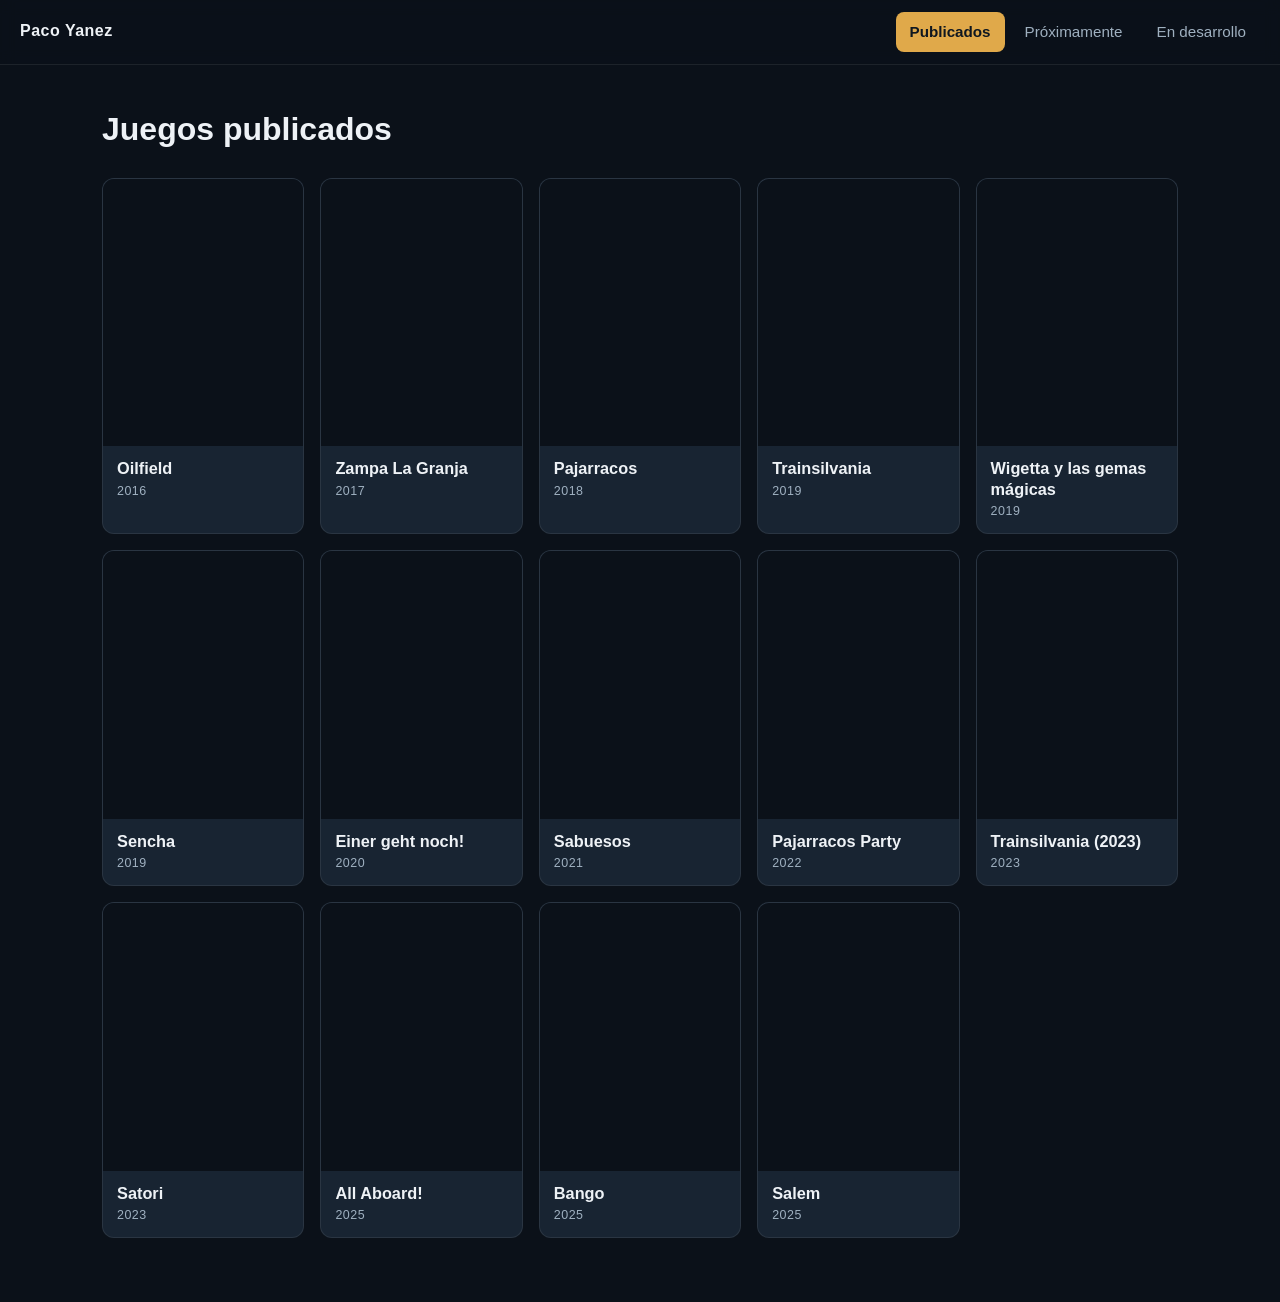
==== commit dce670c2: "Add files via upload" ====
--- a/index.html
+++ b/index.html
@@ -16,7 +16,7 @@
 </nav>
 <main class="py-wrap">
   <h1>Juegos publicados</h1>
-  <p class="py-lead">Diseñador de juegos de mesa afincado en Madrid. Haz clic en cualquier juego para ver su ficha y fotos.</p>
+ <!-- <p class="py-lead">Diseñador de juegos de mesa afincado en Madrid. Haz clic en cualquier juego para ver su ficha y fotos.</p> -->
   <div id="app"></div>
 </main>
 <script src="assets/data.js"></script>
--- a/assets/styles.css
+++ b/assets/styles.css
@@ -0,0 +1,106 @@
+:root{
+  --bg:#0f1720;--page:#0b1119;--card:#182432;--card2:#1f2e3f;--acc:#e0a94a;--acc2:#4aa3e0;
+  --tx:#eef2f6;--mut:#9fb0c0;--line:rgba(255,255,255,.08);
+}
+*{box-sizing:border-box;}
+html,body{margin:0;padding:0;background:var(--page);}
+body{
+  font-family:-apple-system,BlinkMacSystemFont,"Segoe UI",Roboto,Helvetica,Arial,sans-serif;
+  color:var(--tx);line-height:1.55;
+}
+a{color:inherit;}
+
+/* ---- Barra de navegación ---- */
+.py-nav{
+  position:sticky;top:0;z-index:50;background:rgba(11,17,25,.92);backdrop-filter:blur(8px);
+  border-bottom:1px solid var(--line);display:flex;align-items:center;gap:6px;flex-wrap:wrap;
+  padding:12px 20px;
+}
+.py-nav .brand{font-weight:700;margin-right:auto;letter-spacing:.5px;}
+.py-nav a{
+  text-decoration:none;color:var(--mut);padding:8px 14px;border-radius:8px;font-size:.95rem;
+  transition:background .15s ease,color .15s ease;
+}
+.py-nav a:hover{color:var(--tx);background:rgba(255,255,255,.05);}
+.py-nav a.active{color:#0f1720;background:var(--acc);font-weight:600;}
+
+/* ---- Contenedor ---- */
+.py-wrap{max-width:1120px;margin:0 auto;padding:40px 22px 64px;}
+.py-wrap h1{font-size:2rem;margin:0 0 8px;}
+.py-lead{color:var(--mut);max-width:720px;margin:0 0 6px;}
+
+/* ---- Parrilla de juegos ---- */
+.py-grid{display:grid;gap:16px;grid-template-columns:repeat(auto-fill,minmax(180px,1fr));margin-top:24px;}
+.py-card{background:var(--card);border:1px solid var(--line);border-radius:12px;overflow:hidden;
+  cursor:pointer;transition:transform .18s ease,border-color .18s ease;display:flex;flex-direction:column;}
+.py-card:hover{transform:translateY(-4px);border-color:var(--acc);}
+.py-thumb{aspect-ratio:3/4;background:#0b1119 center/cover no-repeat;}
+.py-noimg{width:100%;height:100%;display:flex;align-items:center;justify-content:center;color:var(--mut);font-size:.85rem;text-align:center;padding:12px;}
+.py-cbody{padding:12px 14px;}
+.py-cname{font-weight:600;font-size:1.02rem;line-height:1.25;}
+.py-cyear{font-size:.78rem;color:var(--mut);margin-top:3px;letter-spacing:.5px;}
+
+/* ---- Detalle de juego ---- */
+.py-detail{display:none;}
+.py-back{display:inline-flex;align-items:center;gap:6px;background:none;border:1px solid var(--line);
+  color:var(--tx);padding:8px 14px;border-radius:8px;cursor:pointer;font-size:.9rem;margin-bottom:22px;}
+.py-back:hover{border-color:var(--acc);color:var(--acc);}
+.py-dhead{display:flex;gap:24px;flex-wrap:wrap;align-items:flex-start;}
+.py-dcover{width:220px;max-width:40vw;border-radius:12px;flex:0 0 auto;background:#0b1119;}
+.py-dinfo{flex:1 1 280px;min-width:260px;}
+.py-dinfo h2{font-size:1.6rem;margin:0 0 6px;}
+.py-dyear{color:var(--acc);font-size:.9rem;letter-spacing:1px;text-transform:uppercase;margin-bottom:16px;}
+.py-stats{display:flex;flex-wrap:wrap;gap:10px;margin-bottom:18px;}
+.py-stat{background:var(--card2);border-radius:10px;padding:8px 14px;min-width:82px;}
+.py-stat .k{font-size:.68rem;color:var(--mut);text-transform:uppercase;letter-spacing:1px;}
+.py-stat .v{font-size:1.1rem;font-weight:600;}
+.py-ddesc{color:#d6dee7;font-size:1rem;}
+.py-bgg{display:inline-block;margin-top:14px;color:var(--acc2);text-decoration:none;font-size:.9rem;}
+.py-bgg:hover{text-decoration:underline;}
+.py-gallt{margin:30px 0 14px;font-size:.95rem;text-transform:uppercase;letter-spacing:1.5px;color:var(--mut);}
+.py-gall{display:grid;gap:12px;grid-template-columns:repeat(auto-fill,minmax(150px,1fr));}
+.py-gall img{width:100%;height:150px;object-fit:cover;border-radius:10px;cursor:zoom-in;background:#0b1119;border:1px solid var(--line);transition:transform .15s ease;}
+.py-gall img:hover{transform:scale(1.03);border-color:var(--acc);}
+.py-nogall{color:var(--mut);font-size:.92rem;}
+
+/* ---- Lightbox ---- */
+#py-lb{position:fixed;inset:0;background:rgba(0,0,0,.9);display:none;align-items:center;justify-content:center;z-index:99999;cursor:zoom-out;padding:24px;}
+#py-lb img{max-width:95%;max-height:92%;border-radius:8px;}
+#py-lb .x{position:absolute;top:18px;right:26px;color:#fff;font-size:2rem;cursor:pointer;line-height:1;}
+
+/* ---- Prototipos (En desarrollo) ---- */
+.py-proto{display:flex;background:var(--card);border:1px solid var(--line);border-radius:14px;overflow:hidden;margin-top:18px;}
+.py-art{flex:0 0 180px;min-height:160px;background:#1f2e3f center/cover no-repeat;display:flex;align-items:center;justify-content:center;}
+.py-art-emoji{font-size:3.4rem;}
+.py-body{flex:1 1 auto;min-width:0;padding:18px 22px;}
+.py-ptype{display:inline-block;font-size:.7rem;text-transform:uppercase;letter-spacing:1.2px;color:var(--acc);background:rgba(224,169,74,.12);border:1px solid rgba(224,169,74,.3);border-radius:999px;padding:3px 10px;margin-bottom:10px;}
+.py-proto h3{margin:0 0 6px;font-size:1.25rem;}
+.py-sub{color:var(--mut);font-weight:400;font-size:1rem;}
+.py-proto .pdesc{color:#d6dee7;font-size:.95rem;margin:0 0 14px;}
+.py-tags{display:flex;flex-wrap:wrap;gap:8px;margin:0 0 16px;}
+.py-chip{font-size:.78rem;color:var(--tx);background:var(--card2);border:1px solid var(--line);border-radius:999px;padding:4px 11px;}
+.py-chip.tag{color:var(--acc);background:rgba(224,169,74,.12);border-color:rgba(224,169,74,.3);}
+.py-upd{color:var(--mut);font-size:.78rem;margin-top:12px;}
+@media(max-width:620px){
+  .py-proto{flex-direction:column;}
+  .py-art{flex-basis:auto;height:140px;min-height:0;}
+}
+.py-actions{display:flex;flex-wrap:wrap;gap:10px;align-items:center;}
+.py-btn{display:inline-flex;align-items:center;gap:6px;cursor:pointer;font-size:.9rem;
+  border:1px solid var(--line);background:var(--card2);color:var(--tx);padding:9px 15px;border-radius:9px;transition:border-color .15s ease,background .15s ease;text-decoration:none;}
+.py-btn:hover{border-color:var(--acc);}
+.py-btn.primary{background:var(--acc);color:#0f1720;border-color:var(--acc);font-weight:600;}
+.py-frame-wrap{margin-top:16px;border:1px solid var(--line);border-radius:12px;overflow:hidden;background:#0b1119;}
+.py-frame-wrap iframe{width:100%;height:70vh;min-height:420px;border:0;display:block;background:#fff;}
+.py-codebox{margin-top:14px;display:flex;gap:10px;flex-wrap:wrap;align-items:center;}
+.py-codebox input{background:#0b1119;border:1px solid var(--line);color:var(--tx);padding:9px 12px;border-radius:9px;font-size:.95rem;min-width:200px;}
+.py-codebox .err{color:#e06a6a;font-size:.85rem;}
+.py-empty{color:var(--mut);background:var(--card);border:1px dashed var(--line);border-radius:12px;padding:28px;text-align:center;margin-top:20px;}
+.py-note{color:var(--mut);font-size:.85rem;margin-top:10px;}
+
+@media(max-width:520px){
+  .py-wrap{padding:30px 14px 48px;}
+  .py-wrap h1{font-size:1.6rem;}
+  .py-dcover{width:150px;}
+  .py-frame-wrap iframe{height:62vh;}
+}
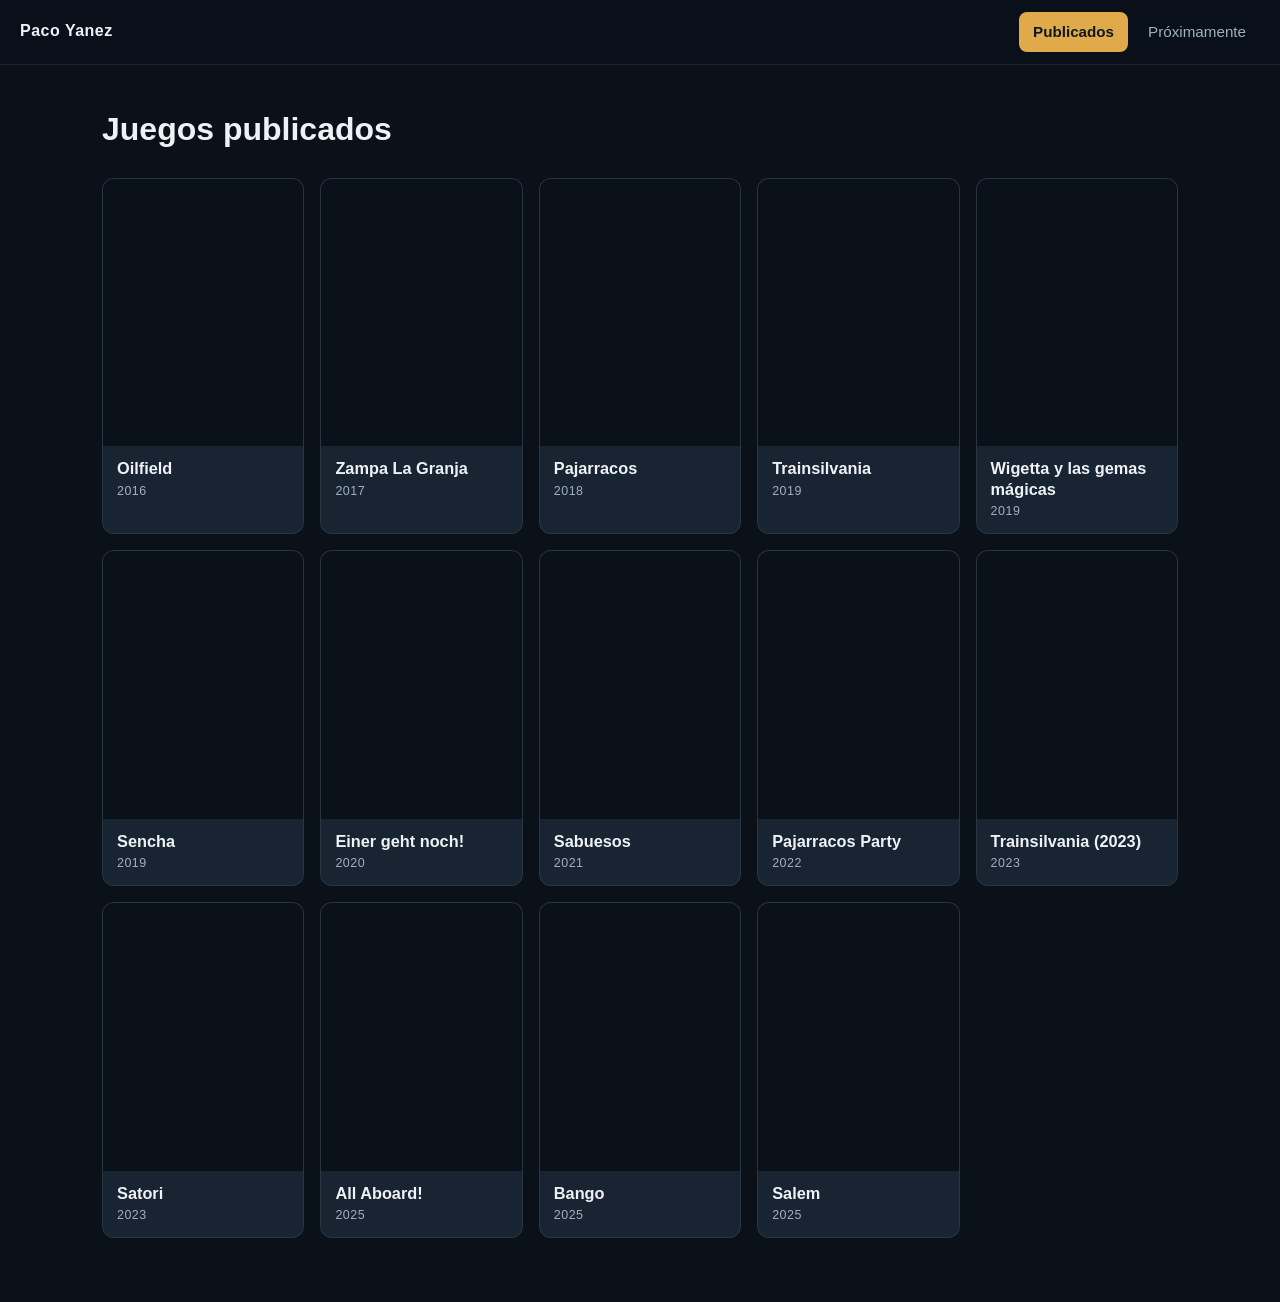
==== commit 7345280a: "Add files via upload" ====
--- a/index.html
+++ b/index.html
@@ -12,7 +12,8 @@
   <span class="brand">Paco Yanez</span>
   <a href="index.html" class="active">Publicados</a>
   <a href="proximamente.html">Próximamente</a>
-  <a href="desarrollo.html">En desarrollo</a>
+ <!-- <a href="desarrollo.html">En desarrollo</a> -->
+ 
 </nav>
 <main class="py-wrap">
   <h1>Juegos publicados</h1>
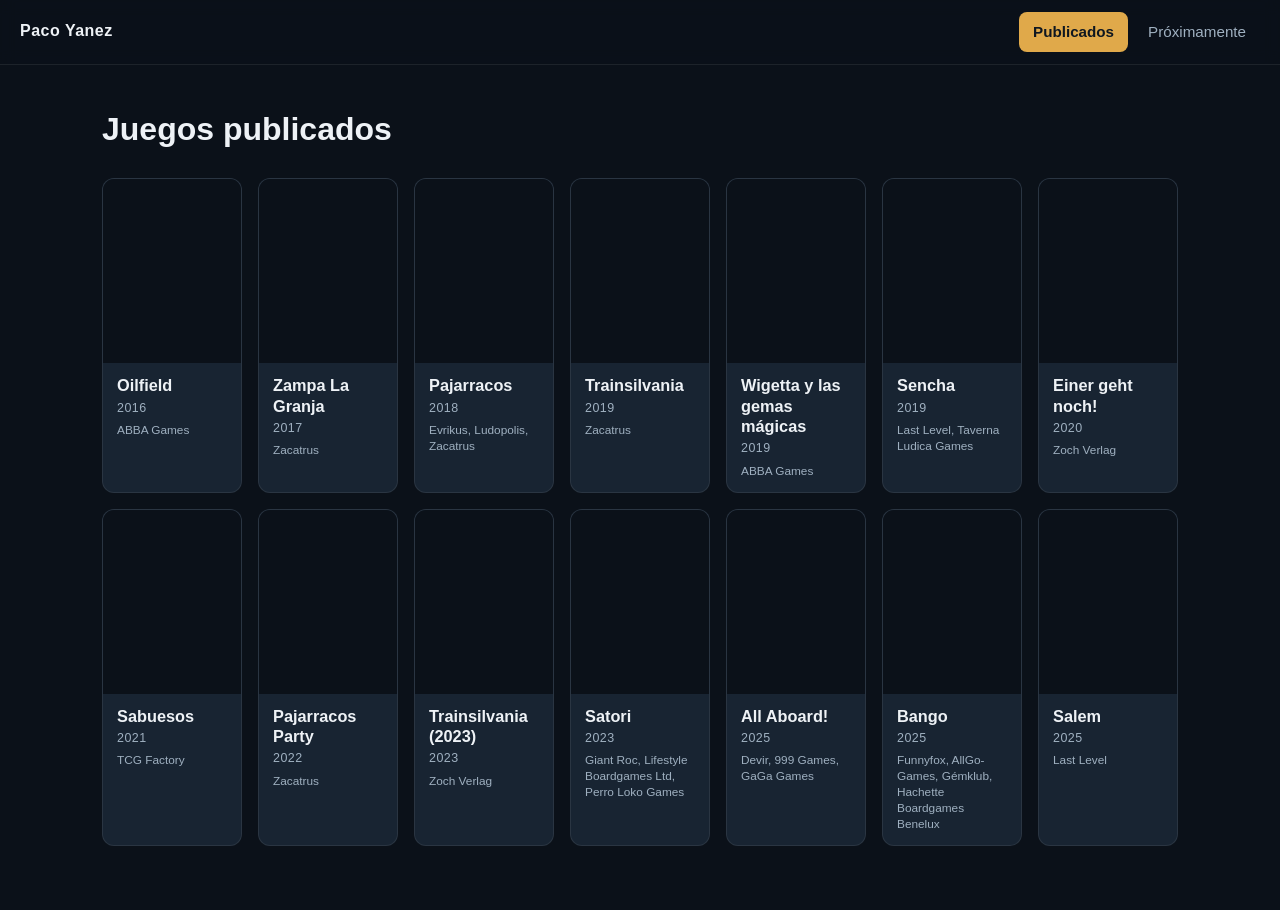
==== commit 44e92a2b: "Add files via upload" ====
--- a/index.html
+++ b/index.html
@@ -6,6 +6,10 @@
 <title>Paco Yanez — Juegos publicados</title>
 <meta name="description" content="Juegos de mesa publicados diseñados por Paco Yanez.">
 <link rel="stylesheet" href="assets/styles.css">
+<link rel="manifest" href="manifest.webmanifest">
+<meta name="theme-color" content="#0f1720">
+<link rel="apple-touch-icon" href="icons/icon-192.png">
+<script>if('serviceWorker' in navigator){window.addEventListener('load',function(){navigator.serviceWorker.register('sw.js');});}</script>
 </head>
 <body>
 <nav class="py-nav">
--- a/assets/styles.css
+++ b/assets/styles.css
@@ -30,7 +30,7 @@
 .py-lead{color:var(--mut);max-width:720px;margin:0 0 6px;}
 
 /* ---- Parrilla de juegos ---- */
-.py-grid{display:grid;gap:16px;grid-template-columns:repeat(auto-fill,minmax(180px,1fr));margin-top:24px;}
+.py-grid{display:grid;gap:16px;grid-template-columns:repeat(auto-fill,minmax(140px,1fr));margin-top:24px;}
 .py-card{background:var(--card);border:1px solid var(--line);border-radius:12px;overflow:hidden;
   cursor:pointer;transition:transform .18s ease,border-color .18s ease;display:flex;flex-direction:column;}
 .py-card:hover{transform:translateY(-4px);border-color:var(--acc);}
@@ -39,14 +39,15 @@
 .py-cbody{padding:12px 14px;}
 .py-cname{font-weight:600;font-size:1.02rem;line-height:1.25;}
 .py-cyear{font-size:.78rem;color:var(--mut);margin-top:3px;letter-spacing:.5px;}
+.py-cpub{font-size:.74rem;color:var(--mut);margin-top:5px;line-height:1.35;}
 
 /* ---- Detalle de juego ---- */
 .py-detail{display:none;}
-.py-back{display:inline-flex;align-items:center;gap:6px;background:none;border:1px solid var(--line);
-  color:var(--tx);padding:8px 14px;border-radius:8px;cursor:pointer;font-size:.9rem;margin-bottom:22px;}
-.py-back:hover{border-color:var(--acc);color:var(--acc);}
+.py-back{display:inline-flex;align-items:center;gap:6px;background:var(--acc);border:1px solid var(--acc);
+  color:#0f1720;font-weight:600;padding:9px 16px;border-radius:8px;cursor:pointer;font-size:.9rem;margin-bottom:22px;}
+.py-back:hover{background:#efc06a;border-color:#efc06a;}
 .py-dhead{display:flex;gap:24px;flex-wrap:wrap;align-items:flex-start;}
-.py-dcover{width:220px;max-width:40vw;border-radius:12px;flex:0 0 auto;background:#0b1119;}
+.py-dcover{width:253px;max-width:46vw;border-radius:12px;flex:0 0 auto;background:#0b1119;}
 .py-dinfo{flex:1 1 280px;min-width:260px;}
 .py-dinfo h2{font-size:1.6rem;margin:0 0 6px;}
 .py-dyear{color:var(--acc);font-size:.9rem;letter-spacing:1px;text-transform:uppercase;margin-bottom:16px;}
@@ -54,6 +55,17 @@
 .py-stat{background:var(--card2);border-radius:10px;padding:8px 14px;min-width:82px;}
 .py-stat .k{font-size:.68rem;color:var(--mut);text-transform:uppercase;letter-spacing:1px;}
 .py-stat .v{font-size:1.1rem;font-weight:600;}
+/* Mecánicas: píldoras con el color de protos (ámbar) */
+.py-mechs-t{font-size:.68rem;text-transform:uppercase;letter-spacing:1px;color:var(--mut);margin:16px 0 8px;}
+.py-mechrow{display:flex;flex-wrap:wrap;gap:9px;}
+.py-mech{font-size:.88rem;font-weight:500;color:var(--acc);background:rgba(224,169,74,.1);border:1px solid rgba(224,169,74,.5);border-radius:999px;padding:7px 14px;}
+/* Miniatura/portada con emoji (protos) */
+.py-thumb-emoji{display:flex;align-items:center;justify-content:center;font-size:3rem;}
+.py-dcover-emoji{width:253px;height:322px;max-width:46vw;display:flex;align-items:center;justify-content:center;font-size:5rem;border-radius:12px;flex:0 0 auto;}
+.py-pub{margin-top:14px;}
+.py-pub-k{display:block;text-transform:uppercase;letter-spacing:1px;font-size:.68rem;color:var(--mut);margin-bottom:3px;}
+.py-pub-v{color:var(--tx);font-size:.95rem;}
+.py-dbody{margin-top:24px;}
 .py-ddesc{color:#d6dee7;font-size:1rem;}
 .py-bgg{display:inline-block;margin-top:14px;color:var(--acc2);text-decoration:none;font-size:.9rem;}
 .py-bgg:hover{text-decoration:underline;}
